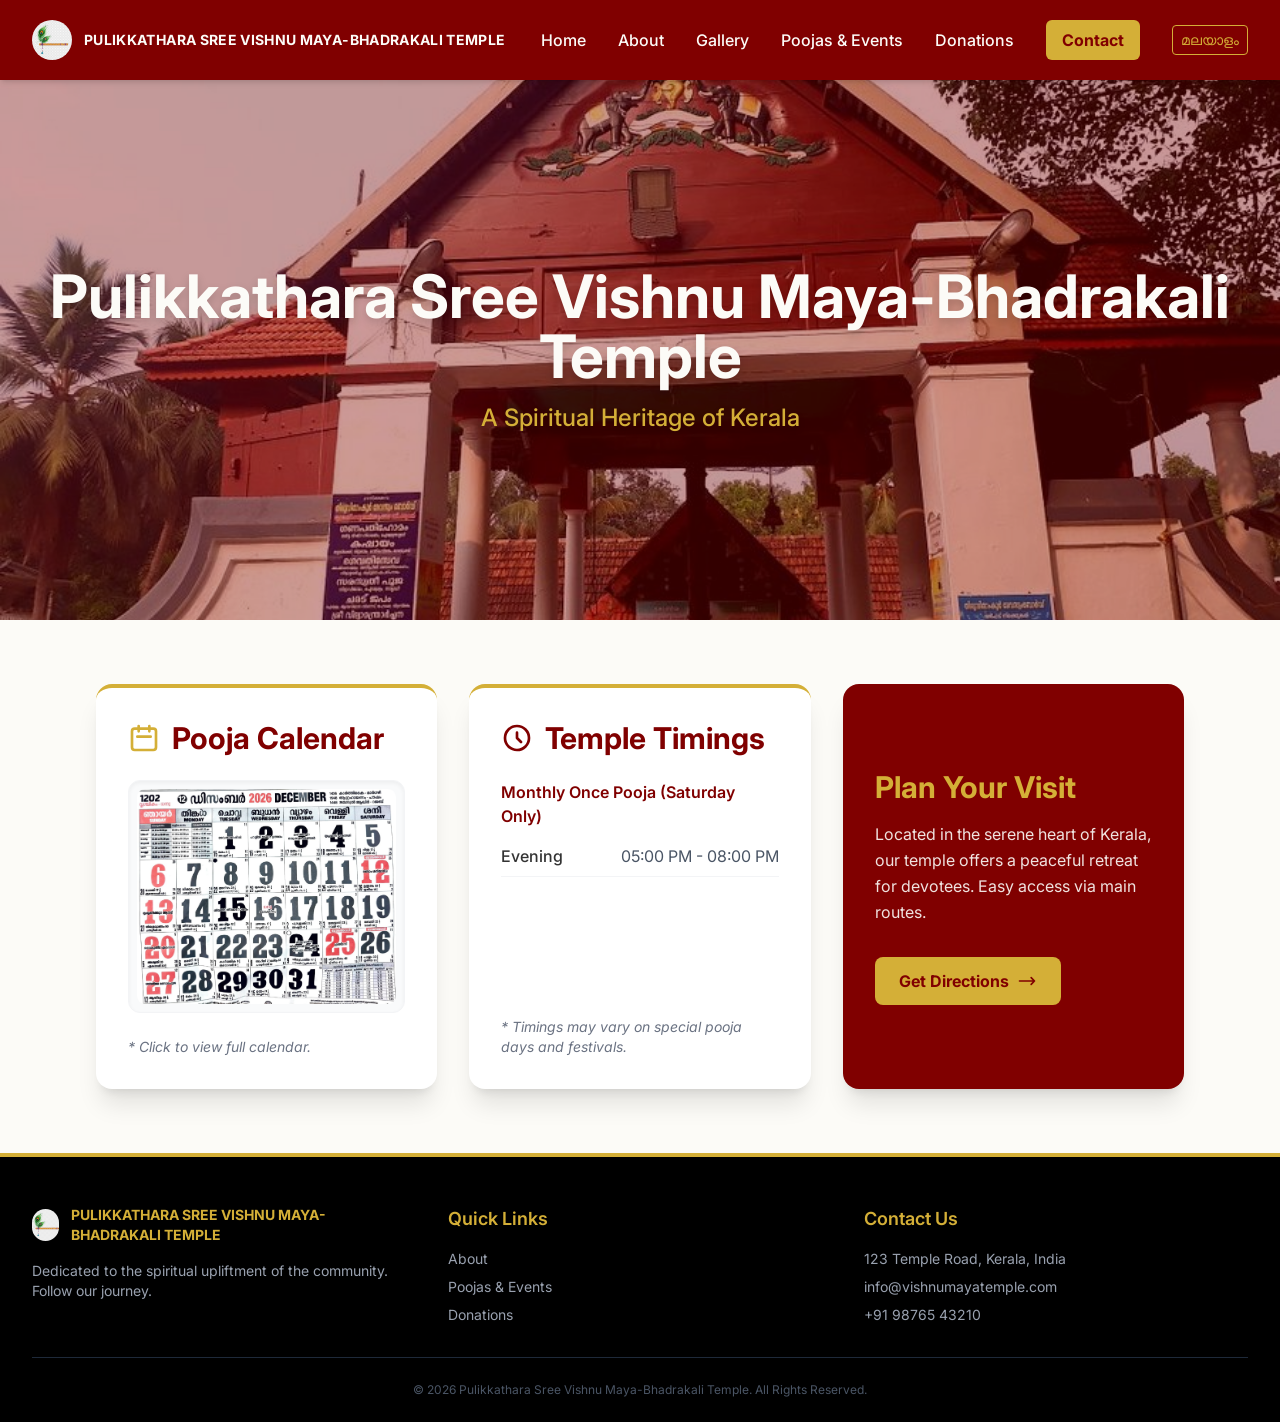
==== index.html @ 28d23fb5 "pushed changes including calender" ====
<!DOCTYPE html>
<html lang="en">

<head>
    <meta charset="UTF-8">
    <meta name="viewport" content="width=device-width, initial-scale=1.0">
    <title>Pulikkathara Sree Vishnu Maya-Bhadrakali Temple | Kerala</title>
    <meta name="description" content="Welcome to the ancient Pulikkathara Sree Vishnu Maya-Bhadrakali Temple, a spiritual haven in Kerala.">
    <!-- Google Fonts -->
    <link rel="preconnect" href="https://fonts.googleapis.com">
    <link rel="preconnect" href="https://fonts.gstatic.com" crossorigin>
    <link
        href="https://fonts.googleapis.com/css2?family=Inter:wght@400;500;600;700&family=Manjari:wght@400;700&display=swap"
        rel="stylesheet">
    <!-- Tailwind Output -->
    <link rel="stylesheet" href="./assets/css/style.css">
</head>

<body class="bg-temple-bg text-temple-text font-sans antialiased min-h-screen flex flex-col">

    <!-- Navbar Container (Injected by JS) -->
    <div id="navbar-container"></div>

    <main class="flex-grow">


        <!-- Hero Section -->
        <section class="relative w-full h-[60vh] min-h-[400px] flex items-center justify-center bg-temple-maroon">
            <!-- Normal Placeholder -->
            <img src="assets/images/intro.jpg" alt="Traditional Kerala Temple Lamp"
                class="absolute inset-0 w-full h-full object-cover opacity-60   ">
            <div class="relative z-10 text-center px-4">
                <h1 class="text-4xl md:text-6xl font-bold text-temple-bg mb-4 drop-shadow-lg" data-i18n="hero_title">
                    Pulikkathara Sree Vishnu Maya-Bhadrakali Temple</h1>
                <p class="text-lg md:text-2xl text-temple-gold font-medium drop-shadow-md" data-i18n="hero_subtitle">A
                    Spiritual Heritage of Kerala</p>
            </div>
        </section>

        <!-- Timings, Calendar & Find Us Section -->
        <section class="py-16 px-4 md:px-8 max-w-6xl mx-auto grid grid-cols-1 lg:grid-cols-3 gap-8">
            <!-- Pooja Calendar -->
            <div
                class="bg-white p-8 rounded-2xl shadow-xl border-t-4 border-temple-gold transition-transform hover:-translate-y-1 duration-300 flex flex-col justify-between">
                <div>
                    <h2 class="text-3xl font-bold text-temple-maroon mb-6 flex items-center gap-3">
                        <svg class="w-8 h-8 text-temple-gold" fill="none" stroke="currentColor" viewBox="0 0 24 24">
                            <path stroke-linecap="round" stroke-linejoin="round" stroke-width="2"
                                d="M8 7V3m8 4V3m-9 8h10M5 21h14a2 2 0 002-2V7a2 2 0 00-2-2H5a2 2 0 00-2 2v12a2 2 0 002 2z"></path>
                        </svg>
                        <span data-i18n="calendar_title">Pooja Calendar</span>
                    </h2>
                    <a id="calendar-link" href="" target="_blank" class="block overflow-hidden rounded-xl bg-gray-50 flex items-center justify-center p-2 border border-gray-100 shadow-inner hover:opacity-90 transition-opacity">
                        <img id="current-month-calendar" src="" alt="Monthly Pooja Calendar" class="w-full h-auto object-contain rounded-lg">
                    </a>
                </div>
                <p class="mt-6 text-sm text-gray-500 italic" data-i18n="calendar_note">* Click to view full calendar.</p>
            </div>

            <!-- Timings -->
            <div
                class="bg-white p-8 rounded-2xl shadow-xl border-t-4 border-temple-gold transition-transform hover:-translate-y-1 duration-300 flex flex-col justify-between">
                <div>
                    <h2 class="text-3xl font-bold text-temple-maroon mb-6 flex items-center gap-3">
                        <svg class="w-8 h-8" fill="none" stroke="currentColor" viewBox="0 0 24 24">
                            <path stroke-linecap="round" stroke-linejoin="round" stroke-width="2"
                                d="M12 8v4l3 3m6-3a9 9 0 11-18 0 9 9 0 0118 0z"></path>
                        </svg>
                        <span data-i18n="timings_title">Temple Timings</span>
                    </h2>
                    <div class="space-y-4">
                        <p class="font-semibold text-temple-maroon">Monthly Once Pooja (Saturday Only)</p>
                        <div class="flex justify-between items-center border-b border-gray-100 pb-2">
                            <span class="font-medium" data-i18n="evening_hours_label">Evening</span>
                            <span class="text-gray-600" data-i18n="evening_hours">05:00 PM - 08:30 PM</span>
                        </div>
                    </div>
                </div>
                <p class="mt-6 text-sm text-gray-500 italic" data-i18n="timings_note">* Timings may vary on special pooja days and festivals.</p>
            </div>

            <!-- Find Us -->
            <div
                class="bg-temple-maroon p-8 rounded-2xl shadow-xl text-temple-bg flex flex-col justify-center items-start transition-transform hover:-translate-y-1 duration-300">
                <h2 class="text-3xl font-bold text-temple-gold mb-4" data-i18n="find_us_title">Plan Your Visit</h2>
                <p class="mb-8 text-temple-bg/90 leading-relaxed" data-i18n="find_us_desc">Located in the serene heart
                    of Kerala, our temple offers a peaceful retreat for devotees. Easy access via main routes.</p>
                <a href="contact.html"
                    class="inline-flex items-center gap-2 bg-temple-gold text-temple-maroon font-bold py-3 px-6 rounded-lg hover:bg-white transition-colors duration-200">
                    <span data-i18n="find_us_btn">Get Directions</span>
                    <svg class="w-5 h-5" fill="none" stroke="currentColor" viewBox="0 0 24 24">
                        <path stroke-linecap="round" stroke-linejoin="round" stroke-width="2"
                            d="M17 8l4 4m0 0l-4 4m4-4H3"></path>
                    </svg>
                </a>
            </div>
        </section>
    </main>

    <!-- Footer Container (Injected by JS) -->
    <div id="footer-container"></div>

    <!-- Scripts -->
    <script src="./assets/js/i18n.js"></script>
    <script src="./assets/js/main.js"></script>
</body>

</html>
---- assets/css/style.css ----
/*! tailwindcss v4.3.2 | MIT License | https://tailwindcss.com */
@layer properties;
@layer theme, base, components, utilities;
@layer theme {
  :root, :host {
    --font-sans: "Inter", sans-serif;
    --font-mono: ui-monospace, SFMono-Regular, Menlo, Monaco, Consolas, "Liberation Mono",
      "Courier New", monospace;
    --color-green-500: oklch(72.3% 0.219 149.579);
    --color-gray-50: oklch(98.5% 0.002 247.839);
    --color-gray-100: oklch(96.7% 0.003 264.542);
    --color-gray-200: oklch(92.8% 0.006 264.531);
    --color-gray-400: oklch(70.7% 0.022 261.325);
    --color-gray-500: oklch(55.1% 0.027 264.364);
    --color-gray-600: oklch(44.6% 0.03 256.802);
    --color-gray-700: oklch(37.3% 0.034 259.733);
    --color-gray-800: oklch(27.8% 0.033 256.848);
    --color-gray-900: oklch(21% 0.034 264.665);
    --color-black: #000;
    --color-white: #fff;
    --spacing: 0.25rem;
    --container-3xl: 48rem;
    --container-5xl: 64rem;
    --container-6xl: 72rem;
    --container-7xl: 80rem;
    --text-xs: 0.75rem;
    --text-xs--line-height: calc(1 / 0.75);
    --text-sm: 0.875rem;
    --text-sm--line-height: calc(1.25 / 0.875);
    --text-lg: 1.125rem;
    --text-lg--line-height: calc(1.75 / 1.125);
    --text-xl: 1.25rem;
    --text-xl--line-height: calc(1.75 / 1.25);
    --text-2xl: 1.5rem;
    --text-2xl--line-height: calc(2 / 1.5);
    --text-3xl: 1.875rem;
    --text-3xl--line-height: calc(2.25 / 1.875);
    --text-4xl: 2.25rem;
    --text-4xl--line-height: calc(2.5 / 2.25);
    --text-5xl: 3rem;
    --text-5xl--line-height: 1;
    --text-6xl: 3.75rem;
    --text-6xl--line-height: 1;
    --font-weight-medium: 500;
    --font-weight-semibold: 600;
    --font-weight-bold: 700;
    --tracking-wide: 0.025em;
    --tracking-wider: 0.05em;
    --leading-tight: 1.25;
    --leading-relaxed: 1.625;
    --radius-md: 0.375rem;
    --radius-lg: 0.5rem;
    --radius-xl: 0.75rem;
    --radius-2xl: 1rem;
    --drop-shadow-md: 0 3px 3px rgb(0 0 0 / 0.12);
    --drop-shadow-lg: 0 4px 4px rgb(0 0 0 / 0.15);
    --ease-in-out: cubic-bezier(0.4, 0, 0.2, 1);
    --default-transition-duration: 150ms;
    --default-transition-timing-function: cubic-bezier(0.4, 0, 0.2, 1);
    --default-font-family: var(--font-sans);
    --default-mono-font-family: var(--font-mono);
    --color-temple-bg: #FCFBF7;
    --color-temple-maroon: #800000;
    --color-temple-gold: #D4AF37;
    --color-temple-text: #333333;
    --font-malayalam: "Manjari", sans-serif;
  }
}
@layer base {
  *, ::after, ::before, ::backdrop, ::file-selector-button {
    box-sizing: border-box;
    margin: 0;
    padding: 0;
    border: 0 solid;
  }
  html, :host {
    line-height: 1.5;
    -webkit-text-size-adjust: 100%;
    tab-size: 4;
    font-family: var(--default-font-family, ui-sans-serif, system-ui, sans-serif, "Apple Color Emoji", "Segoe UI Emoji", "Segoe UI Symbol", "Noto Color Emoji");
    font-feature-settings: var(--default-font-feature-settings, normal);
    font-variation-settings: var(--default-font-variation-settings, normal);
    -webkit-tap-highlight-color: transparent;
  }
  hr {
    height: 0;
    color: inherit;
    border-top-width: 1px;
  }
  abbr:where([title]) {
    -webkit-text-decoration: underline dotted;
    text-decoration: underline dotted;
  }
  h1, h2, h3, h4, h5, h6 {
    font-size: inherit;
    font-weight: inherit;
  }
  a {
    color: inherit;
    -webkit-text-decoration: inherit;
    text-decoration: inherit;
  }
  b, strong {
    font-weight: bolder;
  }
  code, kbd, samp, pre {
    font-family: var(--default-mono-font-family, ui-monospace, SFMono-Regular, Menlo, Monaco, Consolas, "Liberation Mono", "Courier New", monospace);
    font-feature-settings: var(--default-mono-font-feature-settings, normal);
    font-variation-settings: var(--default-mono-font-variation-settings, normal);
    font-size: 1em;
  }
  small {
    font-size: 80%;
  }
  sub, sup {
    font-size: 75%;
    line-height: 0;
    position: relative;
    vertical-align: baseline;
  }
  sub {
    bottom: -0.25em;
  }
  sup {
    top: -0.5em;
  }
  table {
    text-indent: 0;
    border-color: inherit;
    border-collapse: collapse;
  }
  :-moz-focusring {
    outline: auto;
  }
  progress {
    vertical-align: baseline;
  }
  summary {
    display: list-item;
  }
  ol, ul, menu {
    list-style: none;
  }
  img, svg, video, canvas, audio, iframe, embed, object {
    display: block;
    vertical-align: middle;
  }
  img, video {
    max-width: 100%;
    height: auto;
  }
  button, input, select, optgroup, textarea, ::file-selector-button {
    font: inherit;
    font-feature-settings: inherit;
    font-variation-settings: inherit;
    letter-spacing: inherit;
    color: inherit;
    border-radius: 0;
    background-color: transparent;
    opacity: 1;
  }
  :where(select:is([multiple], [size])) optgroup {
    font-weight: bolder;
  }
  :where(select:is([multiple], [size])) optgroup option {
    padding-inline-start: 20px;
  }
  ::file-selector-button {
    margin-inline-end: 4px;
  }
  ::placeholder {
    opacity: 1;
  }
  @supports (not (-webkit-appearance: -apple-pay-button))  or (contain-intrinsic-size: 1px) {
    ::placeholder {
      color: currentcolor;
      @supports (color: color-mix(in lab, red, red)) {
        color: color-mix(in oklab, currentcolor 50%, transparent);
      }
    }
  }
  textarea {
    resize: vertical;
  }
  ::-webkit-search-decoration {
    -webkit-appearance: none;
  }
  ::-webkit-date-and-time-value {
    min-height: 1lh;
    text-align: inherit;
  }
  ::-webkit-datetime-edit {
    display: inline-flex;
  }
  ::-webkit-datetime-edit-fields-wrapper {
    padding: 0;
  }
  ::-webkit-datetime-edit, ::-webkit-datetime-edit-year-field, ::-webkit-datetime-edit-month-field, ::-webkit-datetime-edit-day-field, ::-webkit-datetime-edit-hour-field, ::-webkit-datetime-edit-minute-field, ::-webkit-datetime-edit-second-field, ::-webkit-datetime-edit-millisecond-field, ::-webkit-datetime-edit-meridiem-field {
    padding-block: 0;
  }
  ::-webkit-calendar-picker-indicator {
    line-height: 1;
  }
  :-moz-ui-invalid {
    box-shadow: none;
  }
  button, input:where([type="button"], [type="reset"], [type="submit"]), ::file-selector-button {
    appearance: button;
  }
  ::-webkit-inner-spin-button, ::-webkit-outer-spin-button {
    height: auto;
  }
  [hidden]:where(:not([hidden="until-found"])) {
    display: none !important;
  }
}
@layer utilities {
  .absolute {
    position: absolute;
  }
  .fixed {
    position: fixed;
  }
  .relative {
    position: relative;
  }
  .sticky {
    position: sticky;
  }
  .inset-0 {
    inset: 0;
  }
  .top-0 {
    top: 0;
  }
  .top-6 {
    top: calc(var(--spacing) * 6);
  }
  .right-4 {
    right: calc(var(--spacing) * 4);
  }
  .right-6 {
    right: calc(var(--spacing) * 6);
  }
  .bottom-4 {
    bottom: calc(var(--spacing) * 4);
  }
  .left-0 {
    left: 0;
  }
  .z-10 {
    z-index: 10;
  }
  .z-40 {
    z-index: 40;
  }
  .z-50 {
    z-index: 50;
  }
  .z-\[60\] {
    z-index: 60;
  }
  .z-\[70\] {
    z-index: 70;
  }
  .mx-auto {
    margin-inline: auto;
  }
  .mt-1 {
    margin-top: var(--spacing);
  }
  .mt-6 {
    margin-top: calc(var(--spacing) * 6);
  }
  .mt-auto {
    margin-top: auto;
  }
  .mb-1 {
    margin-bottom: var(--spacing);
  }
  .mb-4 {
    margin-bottom: calc(var(--spacing) * 4);
  }
  .mb-6 {
    margin-bottom: calc(var(--spacing) * 6);
  }
  .mb-8 {
    margin-bottom: calc(var(--spacing) * 8);
  }
  .mb-12 {
    margin-bottom: calc(var(--spacing) * 12);
  }
  .mb-16 {
    margin-bottom: calc(var(--spacing) * 16);
  }
  .block {
    display: block;
  }
  .flex {
    display: flex;
  }
  .grid {
    display: grid;
  }
  .hidden {
    display: none;
  }
  .inline-flex {
    display: inline-flex;
  }
  .aspect-square {
    aspect-ratio: 1 / 1;
  }
  .h-5 {
    height: calc(var(--spacing) * 5);
  }
  .h-6 {
    height: calc(var(--spacing) * 6);
  }
  .h-8 {
    height: calc(var(--spacing) * 8);
  }
  .h-10 {
    height: calc(var(--spacing) * 10);
  }
  .h-20 {
    height: calc(var(--spacing) * 20);
  }
  .h-48 {
    height: calc(var(--spacing) * 48);
  }
  .h-64 {
    height: calc(var(--spacing) * 64);
  }
  .h-80 {
    height: calc(var(--spacing) * 80);
  }
  .h-\[60vh\] {
    height: 60vh;
  }
  .h-auto {
    height: auto;
  }
  .h-full {
    height: 100%;
  }
  .max-h-\[90vh\] {
    max-height: 90vh;
  }
  .min-h-\[400px\] {
    min-height: 400px;
  }
  .min-h-screen {
    min-height: 100vh;
  }
  .w-5 {
    width: calc(var(--spacing) * 5);
  }
  .w-6 {
    width: calc(var(--spacing) * 6);
  }
  .w-8 {
    width: calc(var(--spacing) * 8);
  }
  .w-10 {
    width: calc(var(--spacing) * 10);
  }
  .w-48 {
    width: calc(var(--spacing) * 48);
  }
  .w-full {
    width: 100%;
  }
  .max-w-3xl {
    max-width: var(--container-3xl);
  }
  .max-w-5xl {
    max-width: var(--container-5xl);
  }
  .max-w-6xl {
    max-width: var(--container-6xl);
  }
  .max-w-7xl {
    max-width: var(--container-7xl);
  }
  .max-w-\[180px\] {
    max-width: 180px;
  }
  .max-w-full {
    max-width: 100%;
  }
  .min-w-0 {
    min-width: 0;
  }
  .flex-shrink-0 {
    flex-shrink: 0;
  }
  .flex-grow {
    flex-grow: 1;
  }
  .border-collapse {
    border-collapse: collapse;
  }
  .translate-x-full {
    --tw-translate-x: 100%;
    translate: var(--tw-translate-x) var(--tw-translate-y);
  }
  .translate-y-0 {
    --tw-translate-y: 0;
    translate: var(--tw-translate-x) var(--tw-translate-y);
  }
  .translate-y-20 {
    --tw-translate-y: calc(var(--spacing) * 20);
    translate: var(--tw-translate-x) var(--tw-translate-y);
  }
  .scale-95 {
    --tw-scale-x: 95%;
    --tw-scale-y: 95%;
    --tw-scale-z: 95%;
    scale: var(--tw-scale-x) var(--tw-scale-y);
  }
  .scale-100 {
    --tw-scale-x: 100%;
    --tw-scale-y: 100%;
    --tw-scale-z: 100%;
    scale: var(--tw-scale-x) var(--tw-scale-y);
  }
  .transform {
    transform: var(--tw-rotate-x,) var(--tw-rotate-y,) var(--tw-rotate-z,) var(--tw-skew-x,) var(--tw-skew-y,);
  }
  .cursor-pointer {
    cursor: pointer;
  }
  .list-inside {
    list-style-position: inside;
  }
  .list-disc {
    list-style-type: disc;
  }
  .grid-cols-1 {
    grid-template-columns: repeat(1, minmax(0, 1fr));
  }
  .flex-col {
    flex-direction: column;
  }
  .items-center {
    align-items: center;
  }
  .items-start {
    align-items: flex-start;
  }
  .justify-between {
    justify-content: space-between;
  }
  .justify-center {
    justify-content: center;
  }
  .gap-2 {
    gap: calc(var(--spacing) * 2);
  }
  .gap-3 {
    gap: calc(var(--spacing) * 3);
  }
  .gap-4 {
    gap: calc(var(--spacing) * 4);
  }
  .gap-8 {
    gap: calc(var(--spacing) * 8);
  }
  .gap-12 {
    gap: calc(var(--spacing) * 12);
  }
  .space-y-2 {
    :where(& > :not(:last-child)) {
      --tw-space-y-reverse: 0;
      margin-block-start: calc(calc(var(--spacing) * 2) * var(--tw-space-y-reverse));
      margin-block-end: calc(calc(var(--spacing) * 2) * calc(1 - var(--tw-space-y-reverse)));
    }
  }
  .space-y-4 {
    :where(& > :not(:last-child)) {
      --tw-space-y-reverse: 0;
      margin-block-start: calc(calc(var(--spacing) * 4) * var(--tw-space-y-reverse));
      margin-block-end: calc(calc(var(--spacing) * 4) * calc(1 - var(--tw-space-y-reverse)));
    }
  }
  .space-y-6 {
    :where(& > :not(:last-child)) {
      --tw-space-y-reverse: 0;
      margin-block-start: calc(calc(var(--spacing) * 6) * var(--tw-space-y-reverse));
      margin-block-end: calc(calc(var(--spacing) * 6) * calc(1 - var(--tw-space-y-reverse)));
    }
  }
  .space-y-8 {
    :where(& > :not(:last-child)) {
      --tw-space-y-reverse: 0;
      margin-block-start: calc(calc(var(--spacing) * 8) * var(--tw-space-y-reverse));
      margin-block-end: calc(calc(var(--spacing) * 8) * calc(1 - var(--tw-space-y-reverse)));
    }
  }
  .space-x-8 {
    :where(& > :not(:last-child)) {
      --tw-space-x-reverse: 0;
      margin-inline-start: calc(calc(var(--spacing) * 8) * var(--tw-space-x-reverse));
      margin-inline-end: calc(calc(var(--spacing) * 8) * calc(1 - var(--tw-space-x-reverse)));
    }
  }
  .divide-y {
    :where(& > :not(:last-child)) {
      --tw-divide-y-reverse: 0;
      border-bottom-style: var(--tw-border-style);
      border-top-style: var(--tw-border-style);
      border-top-width: calc(1px * var(--tw-divide-y-reverse));
      border-bottom-width: calc(1px * calc(1 - var(--tw-divide-y-reverse)));
    }
  }
  .divide-gray-200 {
    :where(& > :not(:last-child)) {
      border-color: var(--color-gray-200);
    }
  }
  .overflow-hidden {
    overflow: hidden;
  }
  .rounded {
    border-radius: 0.25rem;
  }
  .rounded-2xl {
    border-radius: var(--radius-2xl);
  }
  .rounded-full {
    border-radius: calc(infinity * 1px);
  }
  .rounded-lg {
    border-radius: var(--radius-lg);
  }
  .rounded-md {
    border-radius: var(--radius-md);
  }
  .rounded-xl {
    border-radius: var(--radius-xl);
  }
  .border {
    border-style: var(--tw-border-style);
    border-width: 1px;
  }
  .border-0 {
    border-style: var(--tw-border-style);
    border-width: 0px;
  }
  .border-t {
    border-top-style: var(--tw-border-style);
    border-top-width: 1px;
  }
  .border-t-4 {
    border-top-style: var(--tw-border-style);
    border-top-width: 4px;
  }
  .border-b {
    border-bottom-style: var(--tw-border-style);
    border-bottom-width: 1px;
  }
  .border-l-4 {
    border-left-style: var(--tw-border-style);
    border-left-width: 4px;
  }
  .border-gray-100 {
    border-color: var(--color-gray-100);
  }
  .border-gray-800 {
    border-color: var(--color-gray-800);
  }
  .border-temple-gold {
    border-color: var(--color-temple-gold);
  }
  .border-temple-maroon {
    border-color: var(--color-temple-maroon);
  }
  .bg-black {
    background-color: var(--color-black);
  }
  .bg-black\/90 {
    background-color: color-mix(in srgb, #000 90%, transparent);
    @supports (color: color-mix(in lab, red, red)) {
      background-color: color-mix(in oklab, var(--color-black) 90%, transparent);
    }
  }
  .bg-gray-50 {
    background-color: var(--color-gray-50);
  }
  .bg-gray-100 {
    background-color: var(--color-gray-100);
  }
  .bg-gray-200 {
    background-color: var(--color-gray-200);
  }
  .bg-green-500 {
    background-color: var(--color-green-500);
  }
  .bg-temple-bg {
    background-color: var(--color-temple-bg);
  }
  .bg-temple-gold {
    background-color: var(--color-temple-gold);
  }
  .bg-temple-maroon {
    background-color: var(--color-temple-maroon);
  }
  .bg-temple-maroon\/95 {
    background-color: color-mix(in srgb, #800000 95%, transparent);
    @supports (color: color-mix(in lab, red, red)) {
      background-color: color-mix(in oklab, var(--color-temple-maroon) 95%, transparent);
    }
  }
  .bg-white {
    background-color: var(--color-white);
  }
  .bg-white\/10 {
    background-color: color-mix(in srgb, #fff 10%, transparent);
    @supports (color: color-mix(in lab, red, red)) {
      background-color: color-mix(in oklab, var(--color-white) 10%, transparent);
    }
  }
  .object-contain {
    object-fit: contain;
  }
  .object-cover {
    object-fit: cover;
  }
  .p-2 {
    padding: calc(var(--spacing) * 2);
  }
  .p-4 {
    padding: calc(var(--spacing) * 4);
  }
  .p-6 {
    padding: calc(var(--spacing) * 6);
  }
  .p-8 {
    padding: calc(var(--spacing) * 8);
  }
  .px-2 {
    padding-inline: calc(var(--spacing) * 2);
  }
  .px-4 {
    padding-inline: calc(var(--spacing) * 4);
  }
  .px-6 {
    padding-inline: calc(var(--spacing) * 6);
  }
  .py-1 {
    padding-block: var(--spacing);
  }
  .py-2 {
    padding-block: calc(var(--spacing) * 2);
  }
  .py-3 {
    padding-block: calc(var(--spacing) * 3);
  }
  .py-4 {
    padding-block: calc(var(--spacing) * 4);
  }
  .py-12 {
    padding-block: calc(var(--spacing) * 12);
  }
  .py-16 {
    padding-block: calc(var(--spacing) * 16);
  }
  .pt-4 {
    padding-top: calc(var(--spacing) * 4);
  }
  .pt-6 {
    padding-top: calc(var(--spacing) * 6);
  }
  .pt-12 {
    padding-top: calc(var(--spacing) * 12);
  }
  .pb-2 {
    padding-bottom: calc(var(--spacing) * 2);
  }
  .pb-6 {
    padding-bottom: calc(var(--spacing) * 6);
  }
  .text-center {
    text-align: center;
  }
  .text-left {
    text-align: left;
  }
  .font-malayalam {
    font-family: var(--font-malayalam);
  }
  .font-mono {
    font-family: var(--font-mono);
  }
  .font-sans {
    font-family: var(--font-sans);
  }
  .text-2xl {
    font-size: var(--text-2xl);
    line-height: var(--tw-leading, var(--text-2xl--line-height));
  }
  .text-3xl {
    font-size: var(--text-3xl);
    line-height: var(--tw-leading, var(--text-3xl--line-height));
  }
  .text-4xl {
    font-size: var(--text-4xl);
    line-height: var(--tw-leading, var(--text-4xl--line-height));
  }
  .text-lg {
    font-size: var(--text-lg);
    line-height: var(--tw-leading, var(--text-lg--line-height));
  }
  .text-sm {
    font-size: var(--text-sm);
    line-height: var(--tw-leading, var(--text-sm--line-height));
  }
  .text-xl {
    font-size: var(--text-xl);
    line-height: var(--tw-leading, var(--text-xl--line-height));
  }
  .text-xs {
    font-size: var(--text-xs);
    line-height: var(--tw-leading, var(--text-xs--line-height));
  }
  .leading-relaxed {
    --tw-leading: var(--leading-relaxed);
    line-height: var(--leading-relaxed);
  }
  .leading-tight {
    --tw-leading: var(--leading-tight);
    line-height: var(--leading-tight);
  }
  .font-bold {
    --tw-font-weight: var(--font-weight-bold);
    font-weight: var(--font-weight-bold);
  }
  .font-medium {
    --tw-font-weight: var(--font-weight-medium);
    font-weight: var(--font-weight-medium);
  }
  .font-semibold {
    --tw-font-weight: var(--font-weight-semibold);
    font-weight: var(--font-weight-semibold);
  }
  .tracking-wide {
    --tw-tracking: var(--tracking-wide);
    letter-spacing: var(--tracking-wide);
  }
  .tracking-wider {
    --tw-tracking: var(--tracking-wider);
    letter-spacing: var(--tracking-wider);
  }
  .break-words {
    overflow-wrap: break-word;
  }
  .whitespace-normal {
    white-space: normal;
  }
  .text-gray-400 {
    color: var(--color-gray-400);
  }
  .text-gray-500 {
    color: var(--color-gray-500);
  }
  .text-gray-600 {
    color: var(--color-gray-600);
  }
  .text-gray-700 {
    color: var(--color-gray-700);
  }
  .text-gray-900 {
    color: var(--color-gray-900);
  }
  .text-temple-bg {
    color: var(--color-temple-bg);
  }
  .text-temple-bg\/90 {
    color: color-mix(in srgb, #FCFBF7 90%, transparent);
    @supports (color: color-mix(in lab, red, red)) {
      color: color-mix(in oklab, var(--color-temple-bg) 90%, transparent);
    }
  }
  .text-temple-gold {
    color: var(--color-temple-gold);
  }
  .text-temple-maroon {
    color: var(--color-temple-maroon);
  }
  .text-temple-text {
    color: var(--color-temple-text);
  }
  .text-white {
    color: var(--color-white);
  }
  .uppercase {
    text-transform: uppercase;
  }
  .italic {
    font-style: italic;
  }
  .underline {
    text-decoration-line: underline;
  }
  .decoration-2 {
    text-decoration-thickness: 2px;
  }
  .underline-offset-4 {
    text-underline-offset: 4px;
  }
  .antialiased {
    -webkit-font-smoothing: antialiased;
    -moz-osx-font-smoothing: grayscale;
  }
  .opacity-0 {
    opacity: 0%;
  }
  .opacity-60 {
    opacity: 60%;
  }
  .opacity-80 {
    opacity: 80%;
  }
  .opacity-100 {
    opacity: 100%;
  }
  .shadow-2xl {
    --tw-shadow: 0 25px 50px -12px var(--tw-shadow-color, rgb(0 0 0 / 0.25));
    box-shadow: var(--tw-inset-shadow), var(--tw-inset-ring-shadow), var(--tw-ring-offset-shadow), var(--tw-ring-shadow), var(--tw-shadow);
  }
  .shadow-inner {
    --tw-shadow: inset 0 2px 4px 0 var(--tw-shadow-color, rgb(0 0 0 / 0.05));
    box-shadow: var(--tw-inset-shadow), var(--tw-inset-ring-shadow), var(--tw-ring-offset-shadow), var(--tw-ring-shadow), var(--tw-shadow);
  }
  .shadow-lg {
    --tw-shadow: 0 10px 15px -3px var(--tw-shadow-color, rgb(0 0 0 / 0.1)), 0 4px 6px -4px var(--tw-shadow-color, rgb(0 0 0 / 0.1));
    box-shadow: var(--tw-inset-shadow), var(--tw-inset-ring-shadow), var(--tw-ring-offset-shadow), var(--tw-ring-shadow), var(--tw-shadow);
  }
  .shadow-md {
    --tw-shadow: 0 4px 6px -1px var(--tw-shadow-color, rgb(0 0 0 / 0.1)), 0 2px 4px -2px var(--tw-shadow-color, rgb(0 0 0 / 0.1));
    box-shadow: var(--tw-inset-shadow), var(--tw-inset-ring-shadow), var(--tw-ring-offset-shadow), var(--tw-ring-shadow), var(--tw-shadow);
  }
  .shadow-xl {
    --tw-shadow: 0 20px 25px -5px var(--tw-shadow-color, rgb(0 0 0 / 0.1)), 0 8px 10px -6px var(--tw-shadow-color, rgb(0 0 0 / 0.1));
    box-shadow: var(--tw-inset-shadow), var(--tw-inset-ring-shadow), var(--tw-ring-offset-shadow), var(--tw-ring-shadow), var(--tw-shadow);
  }
  .drop-shadow-lg {
    --tw-drop-shadow-size: drop-shadow(0 4px 4px var(--tw-drop-shadow-color, rgb(0 0 0 / 0.15)));
    --tw-drop-shadow: drop-shadow(var(--drop-shadow-lg));
    filter: var(--tw-blur,) var(--tw-brightness,) var(--tw-contrast,) var(--tw-grayscale,) var(--tw-hue-rotate,) var(--tw-invert,) var(--tw-saturate,) var(--tw-sepia,) var(--tw-drop-shadow,);
  }
  .drop-shadow-md {
    --tw-drop-shadow-size: drop-shadow(0 3px 3px var(--tw-drop-shadow-color, rgb(0 0 0 / 0.12)));
    --tw-drop-shadow: drop-shadow(var(--drop-shadow-md));
    filter: var(--tw-blur,) var(--tw-brightness,) var(--tw-contrast,) var(--tw-grayscale,) var(--tw-hue-rotate,) var(--tw-invert,) var(--tw-saturate,) var(--tw-sepia,) var(--tw-drop-shadow,);
  }
  .transition {
    transition-property: color, background-color, border-color, outline-color, text-decoration-color, fill, stroke, --tw-gradient-from, --tw-gradient-via, --tw-gradient-to, opacity, box-shadow, transform, translate, scale, rotate, filter, -webkit-backdrop-filter, backdrop-filter, display, content-visibility, overlay, pointer-events;
    transition-timing-function: var(--tw-ease, var(--default-transition-timing-function));
    transition-duration: var(--tw-duration, var(--default-transition-duration));
  }
  .transition-all {
    transition-property: all;
    transition-timing-function: var(--tw-ease, var(--default-transition-timing-function));
    transition-duration: var(--tw-duration, var(--default-transition-duration));
  }
  .transition-colors {
    transition-property: color, background-color, border-color, outline-color, text-decoration-color, fill, stroke, --tw-gradient-from, --tw-gradient-via, --tw-gradient-to;
    transition-timing-function: var(--tw-ease, var(--default-transition-timing-function));
    transition-duration: var(--tw-duration, var(--default-transition-duration));
  }
  .transition-opacity {
    transition-property: opacity;
    transition-timing-function: var(--tw-ease, var(--default-transition-timing-function));
    transition-duration: var(--tw-duration, var(--default-transition-duration));
  }
  .transition-transform {
    transition-property: transform, translate, scale, rotate;
    transition-timing-function: var(--tw-ease, var(--default-transition-timing-function));
    transition-duration: var(--tw-duration, var(--default-transition-duration));
  }
  .duration-200 {
    --tw-duration: 200ms;
    transition-duration: 200ms;
  }
  .duration-300 {
    --tw-duration: 300ms;
    transition-duration: 300ms;
  }
  .ease-in-out {
    --tw-ease: var(--ease-in-out);
    transition-timing-function: var(--ease-in-out);
  }
  .select-all {
    -webkit-user-select: all;
    user-select: all;
  }
  .group-hover\:scale-110 {
    &:is(:where(.group):hover *) {
      @media (hover: hover) {
        --tw-scale-x: 110%;
        --tw-scale-y: 110%;
        --tw-scale-z: 110%;
        scale: var(--tw-scale-x) var(--tw-scale-y);
      }
    }
  }
  .hover\:-translate-y-1 {
    &:hover {
      @media (hover: hover) {
        --tw-translate-y: calc(var(--spacing) * -1);
        translate: var(--tw-translate-x) var(--tw-translate-y);
      }
    }
  }
  .hover\:bg-gray-50 {
    &:hover {
      @media (hover: hover) {
        background-color: var(--color-gray-50);
      }
    }
  }
  .hover\:bg-temple-gold {
    &:hover {
      @media (hover: hover) {
        background-color: var(--color-temple-gold);
      }
    }
  }
  .hover\:bg-white {
    &:hover {
      @media (hover: hover) {
        background-color: var(--color-white);
      }
    }
  }
  .hover\:text-\[\#1877F2\] {
    &:hover {
      @media (hover: hover) {
        color: #1877F2;
      }
    }
  }
  .hover\:text-\[\#EA4335\] {
    &:hover {
      @media (hover: hover) {
        color: #EA4335;
      }
    }
  }
  .hover\:text-temple-gold {
    &:hover {
      @media (hover: hover) {
        color: var(--color-temple-gold);
      }
    }
  }
  .hover\:text-temple-maroon {
    &:hover {
      @media (hover: hover) {
        color: var(--color-temple-maroon);
      }
    }
  }
  .hover\:text-white {
    &:hover {
      @media (hover: hover) {
        color: var(--color-white);
      }
    }
  }
  .hover\:opacity-90 {
    &:hover {
      @media (hover: hover) {
        opacity: 90%;
      }
    }
  }
  .focus\:outline-none {
    &:focus {
      --tw-outline-style: none;
      outline-style: none;
    }
  }
  .sm\:max-w-\[350px\] {
    @media (width >= 40rem) {
      max-width: 350px;
    }
  }
  .sm\:grid-cols-2 {
    @media (width >= 40rem) {
      grid-template-columns: repeat(2, minmax(0, 1fr));
    }
  }
  .sm\:px-6 {
    @media (width >= 40rem) {
      padding-inline: calc(var(--spacing) * 6);
    }
  }
  .md\:flex {
    @media (width >= 48rem) {
      display: flex;
    }
  }
  .md\:hidden {
    @media (width >= 48rem) {
      display: none;
    }
  }
  .md\:h-96 {
    @media (width >= 48rem) {
      height: calc(var(--spacing) * 96);
    }
  }
  .md\:max-w-none {
    @media (width >= 48rem) {
      max-width: none;
    }
  }
  .md\:grid-cols-2 {
    @media (width >= 48rem) {
      grid-template-columns: repeat(2, minmax(0, 1fr));
    }
  }
  .md\:grid-cols-3 {
    @media (width >= 48rem) {
      grid-template-columns: repeat(3, minmax(0, 1fr));
    }
  }
  .md\:gap-3 {
    @media (width >= 48rem) {
      gap: calc(var(--spacing) * 3);
    }
  }
  .md\:p-10 {
    @media (width >= 48rem) {
      padding: calc(var(--spacing) * 10);
    }
  }
  .md\:px-8 {
    @media (width >= 48rem) {
      padding-inline: calc(var(--spacing) * 8);
    }
  }
  .md\:text-2xl {
    @media (width >= 48rem) {
      font-size: var(--text-2xl);
      line-height: var(--tw-leading, var(--text-2xl--line-height));
    }
  }
  .md\:text-5xl {
    @media (width >= 48rem) {
      font-size: var(--text-5xl);
      line-height: var(--tw-leading, var(--text-5xl--line-height));
    }
  }
  .md\:text-6xl {
    @media (width >= 48rem) {
      font-size: var(--text-6xl);
      line-height: var(--tw-leading, var(--text-6xl--line-height));
    }
  }
  .md\:text-sm {
    @media (width >= 48rem) {
      font-size: var(--text-sm);
      line-height: var(--tw-leading, var(--text-sm--line-height));
    }
  }
  .lg\:grid-cols-3 {
    @media (width >= 64rem) {
      grid-template-columns: repeat(3, minmax(0, 1fr));
    }
  }
  .lg\:grid-cols-4 {
    @media (width >= 64rem) {
      grid-template-columns: repeat(4, minmax(0, 1fr));
    }
  }
  .lg\:px-8 {
    @media (width >= 64rem) {
      padding-inline: calc(var(--spacing) * 8);
    }
  }
}
@property --tw-translate-x {
  syntax: "*";
  inherits: false;
  initial-value: 0;
}
@property --tw-translate-y {
  syntax: "*";
  inherits: false;
  initial-value: 0;
}
@property --tw-translate-z {
  syntax: "*";
  inherits: false;
  initial-value: 0;
}
@property --tw-scale-x {
  syntax: "*";
  inherits: false;
  initial-value: 1;
}
@property --tw-scale-y {
  syntax: "*";
  inherits: false;
  initial-value: 1;
}
@property --tw-scale-z {
  syntax: "*";
  inherits: false;
  initial-value: 1;
}
@property --tw-rotate-x {
  syntax: "*";
  inherits: false;
}
@property --tw-rotate-y {
  syntax: "*";
  inherits: false;
}
@property --tw-rotate-z {
  syntax: "*";
  inherits: false;
}
@property --tw-skew-x {
  syntax: "*";
  inherits: false;
}
@property --tw-skew-y {
  syntax: "*";
  inherits: false;
}
@property --tw-space-y-reverse {
  syntax: "*";
  inherits: false;
  initial-value: 0;
}
@property --tw-space-x-reverse {
  syntax: "*";
  inherits: false;
  initial-value: 0;
}
@property --tw-divide-y-reverse {
  syntax: "*";
  inherits: false;
  initial-value: 0;
}
@property --tw-border-style {
  syntax: "*";
  inherits: false;
  initial-value: solid;
}
@property --tw-leading {
  syntax: "*";
  inherits: false;
}
@property --tw-font-weight {
  syntax: "*";
  inherits: false;
}
@property --tw-tracking {
  syntax: "*";
  inherits: false;
}
@property --tw-shadow {
  syntax: "*";
  inherits: false;
  initial-value: 0 0 #0000;
}
@property --tw-shadow-color {
  syntax: "*";
  inherits: false;
}
@property --tw-shadow-alpha {
  syntax: "<percentage>";
  inherits: false;
  initial-value: 100%;
}
@property --tw-inset-shadow {
  syntax: "*";
  inherits: false;
  initial-value: 0 0 #0000;
}
@property --tw-inset-shadow-color {
  syntax: "*";
  inherits: false;
}
@property --tw-inset-shadow-alpha {
  syntax: "<percentage>";
  inherits: false;
  initial-value: 100%;
}
@property --tw-ring-color {
  syntax: "*";
  inherits: false;
}
@property --tw-ring-shadow {
  syntax: "*";
  inherits: false;
  initial-value: 0 0 #0000;
}
@property --tw-inset-ring-color {
  syntax: "*";
  inherits: false;
}
@property --tw-inset-ring-shadow {
  syntax: "*";
  inherits: false;
  initial-value: 0 0 #0000;
}
@property --tw-ring-inset {
  syntax: "*";
  inherits: false;
}
@property --tw-ring-offset-width {
  syntax: "<length>";
  inherits: false;
  initial-value: 0px;
}
@property --tw-ring-offset-color {
  syntax: "*";
  inherits: false;
  initial-value: #fff;
}
@property --tw-ring-offset-shadow {
  syntax: "*";
  inherits: false;
  initial-value: 0 0 #0000;
}
@property --tw-blur {
  syntax: "*";
  inherits: false;
}
@property --tw-brightness {
  syntax: "*";
  inherits: false;
}
@property --tw-contrast {
  syntax: "*";
  inherits: false;
}
@property --tw-grayscale {
  syntax: "*";
  inherits: false;
}
@property --tw-hue-rotate {
  syntax: "*";
  inherits: false;
}
@property --tw-invert {
  syntax: "*";
  inherits: false;
}
@property --tw-opacity {
  syntax: "*";
  inherits: false;
}
@property --tw-saturate {
  syntax: "*";
  inherits: false;
}
@property --tw-sepia {
  syntax: "*";
  inherits: false;
}
@property --tw-drop-shadow {
  syntax: "*";
  inherits: false;
}
@property --tw-drop-shadow-color {
  syntax: "*";
  inherits: false;
}
@property --tw-drop-shadow-alpha {
  syntax: "<percentage>";
  inherits: false;
  initial-value: 100%;
}
@property --tw-drop-shadow-size {
  syntax: "*";
  inherits: false;
}
@property --tw-duration {
  syntax: "*";
  inherits: false;
}
@property --tw-ease {
  syntax: "*";
  inherits: false;
}
@layer properties {
  @supports ((-webkit-hyphens: none) and (not (margin-trim: inline))) or ((-moz-orient: inline) and (not (color:rgb(from red r g b)))) {
    *, ::before, ::after, ::backdrop {
      --tw-translate-x: 0;
      --tw-translate-y: 0;
      --tw-translate-z: 0;
      --tw-scale-x: 1;
      --tw-scale-y: 1;
      --tw-scale-z: 1;
      --tw-rotate-x: initial;
      --tw-rotate-y: initial;
      --tw-rotate-z: initial;
      --tw-skew-x: initial;
      --tw-skew-y: initial;
      --tw-space-y-reverse: 0;
      --tw-space-x-reverse: 0;
      --tw-divide-y-reverse: 0;
      --tw-border-style: solid;
      --tw-leading: initial;
      --tw-font-weight: initial;
      --tw-tracking: initial;
      --tw-shadow: 0 0 #0000;
      --tw-shadow-color: initial;
      --tw-shadow-alpha: 100%;
      --tw-inset-shadow: 0 0 #0000;
      --tw-inset-shadow-color: initial;
      --tw-inset-shadow-alpha: 100%;
      --tw-ring-color: initial;
      --tw-ring-shadow: 0 0 #0000;
      --tw-inset-ring-color: initial;
      --tw-inset-ring-shadow: 0 0 #0000;
      --tw-ring-inset: initial;
      --tw-ring-offset-width: 0px;
      --tw-ring-offset-color: #fff;
      --tw-ring-offset-shadow: 0 0 #0000;
      --tw-blur: initial;
      --tw-brightness: initial;
      --tw-contrast: initial;
      --tw-grayscale: initial;
      --tw-hue-rotate: initial;
      --tw-invert: initial;
      --tw-opacity: initial;
      --tw-saturate: initial;
      --tw-sepia: initial;
      --tw-drop-shadow: initial;
      --tw-drop-shadow-color: initial;
      --tw-drop-shadow-alpha: 100%;
      --tw-drop-shadow-size: initial;
      --tw-duration: initial;
      --tw-ease: initial;
    }
  }
}
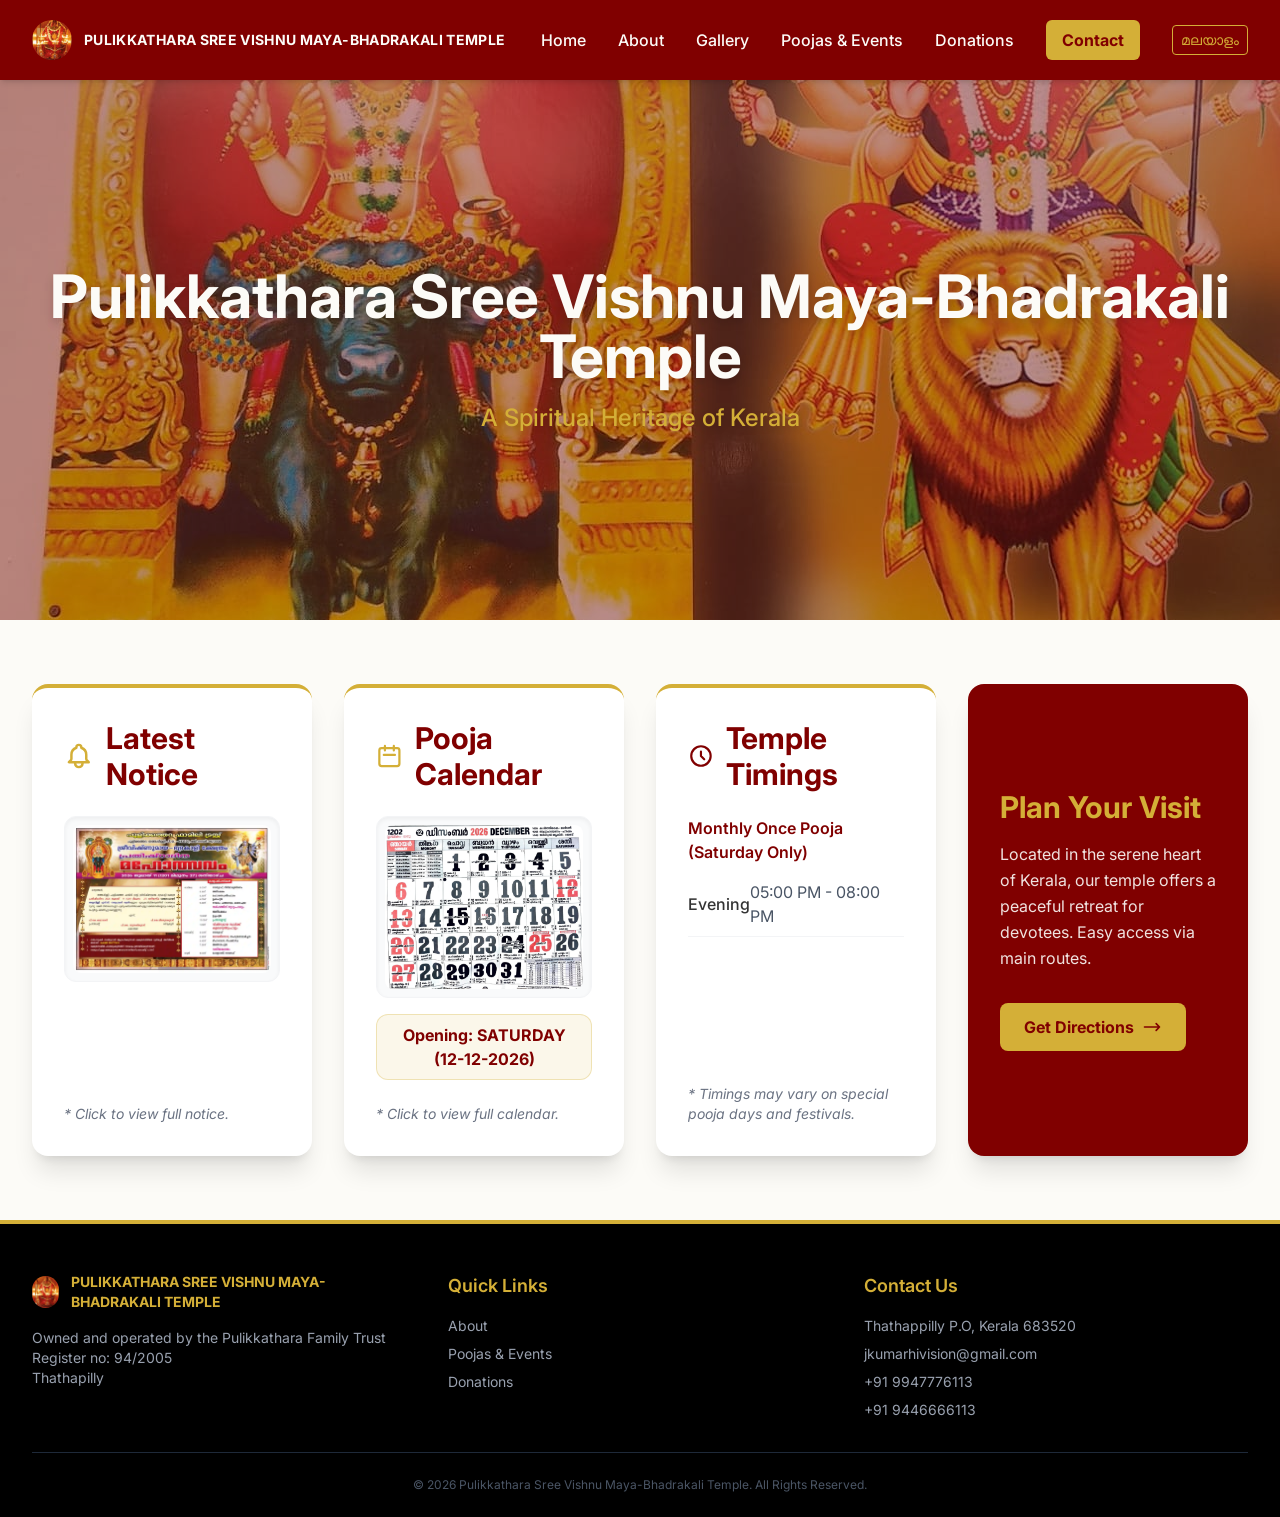
==== commit 47ae3f31: "uploaded annual photos -all" ====
--- a/index.html
+++ b/index.html
@@ -5,7 +5,8 @@
     <meta charset="UTF-8">
     <meta name="viewport" content="width=device-width, initial-scale=1.0">
     <title>Pulikkathara Sree Vishnu Maya-Bhadrakali Temple | Kerala</title>
-    <meta name="description" content="Welcome to the ancient Pulikkathara Sree Vishnu Maya-Bhadrakali Temple, a spiritual haven in Kerala.">
+    <meta name="description"
+        content="Welcome to the ancient Pulikkathara Sree Vishnu Maya-Bhadrakali Temple, a spiritual haven in Kerala.">
     <!-- Google Fonts -->
     <link rel="preconnect" href="https://fonts.googleapis.com">
     <link rel="preconnect" href="https://fonts.gstatic.com" crossorigin>
@@ -14,6 +15,24 @@
         rel="stylesheet">
     <!-- Tailwind Output -->
     <link rel="stylesheet" href="./assets/css/style.css">
+    
+    <!-- Image Preloads for Faster Mobile Loading -->
+    <link rel="preload" href="assets/images/deity_icon.webp" as="image">
+    <link rel="preload" href="assets/images/intro.jpeg" as="image">
+    <link rel="preload" href="assets/images/notice-1.webp" as="image">
+    <script>
+        (function() {
+            // Dynamically preload current month's calendar image early
+            const monthNames = ["Jan", "Feb", "Mar", "Apr", "May", "Jun", "Jul", "Aug", "Sep", "Oct", "Nov", "Dec"];
+            const currentMonth = monthNames[new Date().getMonth()];
+            const calendarSrc = `assets/calender/${currentMonth}.jpg`;
+            const link = document.createElement('link');
+            link.rel = 'preload';
+            link.as = 'image';
+            link.href = calendarSrc;
+            document.head.appendChild(link);
+        })();
+    </script>
 </head>
 
 <body class="bg-temple-bg text-temple-text font-sans antialiased min-h-screen flex flex-col">
@@ -27,7 +46,7 @@
         <!-- Hero Section -->
         <section class="relative w-full h-[60vh] min-h-[400px] flex items-center justify-center bg-temple-maroon">
             <!-- Normal Placeholder -->
-            <img src="assets/images/intro.jpg" alt="Traditional Kerala Temple Lamp"
+            <img src="assets/images/intro.jpeg" alt="Traditional Kerala Temple Lamp"
                 class="absolute inset-0 w-full h-full object-cover opacity-60   ">
             <div class="relative z-10 text-center px-4">
                 <h1 class="text-4xl md:text-6xl font-bold text-temple-bg mb-4 drop-shadow-lg" data-i18n="hero_title">
@@ -38,7 +57,29 @@
         </section>
 
         <!-- Timings, Calendar & Find Us Section -->
-        <section class="py-16 px-4 md:px-8 max-w-6xl mx-auto grid grid-cols-1 lg:grid-cols-3 gap-8">
+        <section class="py-16 px-4 md:px-8 max-w-7xl mx-auto grid grid-cols-1 md:grid-cols-2 xl:grid-cols-4 gap-8">
+            <!-- Latest Notice -->
+            <div
+                class="bg-white p-8 rounded-2xl shadow-xl border-t-4 border-temple-gold transition-transform hover:-translate-y-1 duration-300 flex flex-col justify-between">
+                <div>
+                    <h2 class="text-3xl font-bold text-temple-maroon mb-6 flex items-center gap-3">
+                        <svg class="w-8 h-8 text-temple-gold" fill="none" stroke="currentColor" viewBox="0 0 24 24">
+                            <path stroke-linecap="round" stroke-linejoin="round" stroke-width="2"
+                                d="M15 17h5l-1.405-1.405A2.032 2.032 0 0118 14.158V11a6.002 6.002 0 00-4-5.659V5a2 2 0 10-4 0v.341C7.67 6.165 6 8.388 6 11v3.159c0 .538-.214 1.055-.595 1.436L4 17h5m6 0v1a3 3 0 11-6 0v-1m6 0H9">
+                            </path>
+                        </svg>
+                        <span data-i18n="notice_title">Latest Notice</span>
+                    </h2>
+                    <a href="assets/images/notice-1.webp" target="_blank"
+                        class="block overflow-hidden rounded-xl bg-gray-50 flex items-center justify-center p-2 border border-gray-100 shadow-inner hover:opacity-90 transition-opacity">
+                        <img src="assets/images/notice-1.webp" alt="Latest Notice"
+                            class="w-full h-auto object-contain rounded-lg">
+                    </a>
+                </div>
+                <p class="mt-6 text-sm text-gray-500 italic" data-i18n="notice_note">* Click to view full notice.
+                </p>
+            </div>
+
             <!-- Pooja Calendar -->
             <div
                 class="bg-white p-8 rounded-2xl shadow-xl border-t-4 border-temple-gold transition-transform hover:-translate-y-1 duration-300 flex flex-col justify-between">
@@ -46,15 +87,20 @@
                     <h2 class="text-3xl font-bold text-temple-maroon mb-6 flex items-center gap-3">
                         <svg class="w-8 h-8 text-temple-gold" fill="none" stroke="currentColor" viewBox="0 0 24 24">
                             <path stroke-linecap="round" stroke-linejoin="round" stroke-width="2"
-                                d="M8 7V3m8 4V3m-9 8h10M5 21h14a2 2 0 002-2V7a2 2 0 00-2-2H5a2 2 0 00-2 2v12a2 2 0 002 2z"></path>
+                                d="M8 7V3m8 4V3m-9 8h10M5 21h14a2 2 0 002-2V7a2 2 0 00-2-2H5a2 2 0 00-2 2v12a2 2 0 002 2z">
+                            </path>
                         </svg>
                         <span data-i18n="calendar_title">Pooja Calendar</span>
                     </h2>
-                    <a id="calendar-link" href="" target="_blank" class="block overflow-hidden rounded-xl bg-gray-50 flex items-center justify-center p-2 border border-gray-100 shadow-inner hover:opacity-90 transition-opacity">
-                        <img id="current-month-calendar" src="" alt="Monthly Pooja Calendar" class="w-full h-auto object-contain rounded-lg">
+                    <a id="calendar-link" href="" target="_blank"
+                        class="block overflow-hidden rounded-xl bg-gray-50 flex items-center justify-center p-2 border border-gray-100 shadow-inner hover:opacity-90 transition-opacity">
+                        <img id="current-month-calendar" src="" alt="Monthly Pooja Calendar"
+                            class="w-full h-auto object-contain rounded-lg">
                     </a>
+                    <div id="calendar-opening-text"></div>
                 </div>
-                <p class="mt-6 text-sm text-gray-500 italic" data-i18n="calendar_note">* Click to view full calendar.</p>
+                <p class="mt-6 text-sm text-gray-500 italic" data-i18n="calendar_note">* Click to view full calendar.
+                </p>
             </div>
 
             <!-- Timings -->
@@ -76,7 +122,8 @@
                         </div>
                     </div>
                 </div>
-                <p class="mt-6 text-sm text-gray-500 italic" data-i18n="timings_note">* Timings may vary on special pooja days and festivals.</p>
+                <p class="mt-6 text-sm text-gray-500 italic" data-i18n="timings_note">* Timings may vary on special
+                    pooja days and festivals.</p>
             </div>
 
             <!-- Find Us -->
@@ -103,6 +150,37 @@
     <!-- Scripts -->
     <script src="./assets/js/i18n.js"></script>
     <script src="./assets/js/main.js"></script>
+    
+    <!-- Background Preload of Secondary Page Images (executes after index loads) -->
+    <script>
+        window.addEventListener('load', () => {
+            // Delay slightly to ensure page interaction is completely unaffected
+            setTimeout(() => {
+                const secondaryImages = [
+                    './assets/images/1.jpeg',
+                    './assets/images/2.jpeg',
+                    './assets/images/3.jpeg',
+                    './assets/images/4.jpeg',
+                    './assets/images/5.jpeg',
+                    './assets/images/6.jpeg',
+                    './assets/images/7.jpeg',
+                    './assets/images/8.jpeg',
+                    './assets/images/2026/pic1.webp',
+                    './assets/images/2026/pic2.webp',
+                    './assets/images/2026/pic3.webp',
+                    './assets/images/2026/pic4.webp',
+                    './assets/images/2026/pic5.webp',
+                    'https://placehold.co/800x600/800000/D4AF37?text=Temple+Architecture',
+                    'https://placehold.co/160x160/333333/ffffff?text=QR+Code'
+                ];
+                
+                secondaryImages.forEach(src => {
+                    const img = new Image();
+                    img.src = src;
+                });
+            }, 1000);
+        });
+    </script>
 </body>
 
 </html>
--- a/assets/css/style.css
+++ b/assets/css/style.css
@@ -21,12 +21,13 @@
     --spacing: 0.25rem;
     --container-3xl: 48rem;
     --container-5xl: 64rem;
-    --container-6xl: 72rem;
     --container-7xl: 80rem;
     --text-xs: 0.75rem;
     --text-xs--line-height: calc(1 / 0.75);
     --text-sm: 0.875rem;
     --text-sm--line-height: calc(1.25 / 0.875);
+    --text-base: 1rem;
+    --text-base--line-height: calc(1.5 / 1);
     --text-lg: 1.125rem;
     --text-lg--line-height: calc(1.75 / 1.125);
     --text-xl: 1.25rem;
@@ -269,9 +270,15 @@
   .mt-1 {
     margin-top: var(--spacing);
   }
+  .mt-4 {
+    margin-top: calc(var(--spacing) * 4);
+  }
   .mt-6 {
     margin-top: calc(var(--spacing) * 6);
   }
+  .mt-16 {
+    margin-top: calc(var(--spacing) * 16);
+  }
   .mt-auto {
     margin-top: auto;
   }
@@ -308,9 +315,6 @@
   .inline-flex {
     display: inline-flex;
   }
-  .aspect-square {
-    aspect-ratio: 1 / 1;
-  }
   .h-5 {
     height: calc(var(--spacing) * 5);
   }
@@ -332,9 +336,6 @@
   .h-64 {
     height: calc(var(--spacing) * 64);
   }
-  .h-80 {
-    height: calc(var(--spacing) * 80);
-  }
   .h-\[60vh\] {
     height: 60vh;
   }
@@ -376,9 +377,6 @@
   }
   .max-w-5xl {
     max-width: var(--container-5xl);
-  }
-  .max-w-6xl {
-    max-width: var(--container-6xl);
   }
   .max-w-7xl {
     max-width: var(--container-7xl);
@@ -437,6 +435,12 @@
   .list-disc {
     list-style-type: disc;
   }
+  .columns-1 {
+    columns: 1;
+  }
+  .break-inside-avoid {
+    break-inside: avoid;
+  }
   .grid-cols-1 {
     grid-template-columns: repeat(1, minmax(0, 1fr));
   }
@@ -463,6 +467,9 @@
   }
   .gap-4 {
     gap: calc(var(--spacing) * 4);
+  }
+  .gap-6 {
+    gap: calc(var(--spacing) * 6);
   }
   .gap-8 {
     gap: calc(var(--spacing) * 8);
@@ -477,6 +484,13 @@
       margin-block-end: calc(calc(var(--spacing) * 2) * calc(1 - var(--tw-space-y-reverse)));
     }
   }
+  .space-y-3 {
+    :where(& > :not(:last-child)) {
+      --tw-space-y-reverse: 0;
+      margin-block-start: calc(calc(var(--spacing) * 3) * var(--tw-space-y-reverse));
+      margin-block-end: calc(calc(var(--spacing) * 3) * calc(1 - var(--tw-space-y-reverse)));
+    }
+  }
   .space-y-4 {
     :where(& > :not(:last-child)) {
       --tw-space-y-reverse: 0;
@@ -496,6 +510,13 @@
       --tw-space-y-reverse: 0;
       margin-block-start: calc(calc(var(--spacing) * 8) * var(--tw-space-y-reverse));
       margin-block-end: calc(calc(var(--spacing) * 8) * calc(1 - var(--tw-space-y-reverse)));
+    }
+  }
+  .space-y-16 {
+    :where(& > :not(:last-child)) {
+      --tw-space-y-reverse: 0;
+      margin-block-start: calc(calc(var(--spacing) * 16) * var(--tw-space-y-reverse));
+      margin-block-end: calc(calc(var(--spacing) * 16) * calc(1 - var(--tw-space-y-reverse)));
     }
   }
   .space-x-8 {
@@ -573,6 +594,12 @@
   .border-temple-gold {
     border-color: var(--color-temple-gold);
   }
+  .border-temple-gold\/30 {
+    border-color: color-mix(in srgb, #D4AF37 30%, transparent);
+    @supports (color: color-mix(in lab, red, red)) {
+      border-color: color-mix(in oklab, var(--color-temple-gold) 30%, transparent);
+    }
+  }
   .border-temple-maroon {
     border-color: var(--color-temple-maroon);
   }
@@ -588,9 +615,6 @@
   .bg-gray-50 {
     background-color: var(--color-gray-50);
   }
-  .bg-gray-100 {
-    background-color: var(--color-gray-100);
-  }
   .bg-gray-200 {
     background-color: var(--color-gray-200);
   }
@@ -602,6 +626,12 @@
   }
   .bg-temple-gold {
     background-color: var(--color-temple-gold);
+  }
+  .bg-temple-gold\/10 {
+    background-color: color-mix(in srgb, #D4AF37 10%, transparent);
+    @supports (color: color-mix(in lab, red, red)) {
+      background-color: color-mix(in oklab, var(--color-temple-gold) 10%, transparent);
+    }
   }
   .bg-temple-maroon {
     background-color: var(--color-temple-maroon);
@@ -642,12 +672,18 @@
   .px-2 {
     padding-inline: calc(var(--spacing) * 2);
   }
+  .px-3 {
+    padding-inline: calc(var(--spacing) * 3);
+  }
   .px-4 {
     padding-inline: calc(var(--spacing) * 4);
   }
   .px-6 {
     padding-inline: calc(var(--spacing) * 6);
   }
+  .px-8 {
+    padding-inline: calc(var(--spacing) * 8);
+  }
   .py-1 {
     padding-block: var(--spacing);
   }
@@ -657,6 +693,9 @@
   .py-3 {
     padding-block: calc(var(--spacing) * 3);
   }
+  .py-3\.5 {
+    padding-block: calc(var(--spacing) * 3.5);
+  }
   .py-4 {
     padding-block: calc(var(--spacing) * 4);
   }
@@ -672,11 +711,20 @@
   .pt-6 {
     padding-top: calc(var(--spacing) * 6);
   }
+  .pt-8 {
+    padding-top: calc(var(--spacing) * 8);
+  }
   .pt-12 {
     padding-top: calc(var(--spacing) * 12);
   }
   .pb-2 {
     padding-bottom: calc(var(--spacing) * 2);
+  }
+  .pb-3 {
+    padding-bottom: calc(var(--spacing) * 3);
+  }
+  .pb-4 {
+    padding-bottom: calc(var(--spacing) * 4);
   }
   .pb-6 {
     padding-bottom: calc(var(--spacing) * 6);
@@ -708,6 +756,10 @@
     font-size: var(--text-4xl);
     line-height: var(--tw-leading, var(--text-4xl--line-height));
   }
+  .text-base {
+    font-size: var(--text-base);
+    line-height: var(--tw-leading, var(--text-base--line-height));
+  }
   .text-lg {
     font-size: var(--text-lg);
     line-height: var(--tw-leading, var(--text-lg--line-height));
@@ -758,6 +810,9 @@
   .whitespace-normal {
     white-space: normal;
   }
+  .whitespace-pre-line {
+    white-space: pre-line;
+  }
   .text-gray-400 {
     color: var(--color-gray-400);
   }
@@ -769,6 +824,9 @@
   }
   .text-gray-700 {
     color: var(--color-gray-700);
+  }
+  .text-gray-800 {
+    color: var(--color-gray-800);
   }
   .text-gray-900 {
     color: var(--color-gray-900);
@@ -819,9 +877,6 @@
   .opacity-60 {
     opacity: 60%;
   }
-  .opacity-80 {
-    opacity: 80%;
-  }
   .opacity-100 {
     opacity: 100%;
   }
@@ -831,10 +886,6 @@
   }
   .shadow-inner {
     --tw-shadow: inset 0 2px 4px 0 var(--tw-shadow-color, rgb(0 0 0 / 0.05));
-    box-shadow: var(--tw-inset-shadow), var(--tw-inset-ring-shadow), var(--tw-ring-offset-shadow), var(--tw-ring-shadow), var(--tw-shadow);
-  }
-  .shadow-lg {
-    --tw-shadow: 0 10px 15px -3px var(--tw-shadow-color, rgb(0 0 0 / 0.1)), 0 4px 6px -4px var(--tw-shadow-color, rgb(0 0 0 / 0.1));
     box-shadow: var(--tw-inset-shadow), var(--tw-inset-ring-shadow), var(--tw-ring-offset-shadow), var(--tw-ring-shadow), var(--tw-shadow);
   }
   .shadow-md {
@@ -888,6 +939,10 @@
     --tw-duration: 300ms;
     transition-duration: 300ms;
   }
+  .duration-500 {
+    --tw-duration: 500ms;
+    transition-duration: 500ms;
+  }
   .ease-in-out {
     --tw-ease: var(--ease-in-out);
     transition-timing-function: var(--ease-in-out);
@@ -896,12 +951,12 @@
     -webkit-user-select: all;
     user-select: all;
   }
-  .group-hover\:scale-110 {
+  .group-hover\:scale-105 {
     &:is(:where(.group):hover *) {
       @media (hover: hover) {
-        --tw-scale-x: 110%;
-        --tw-scale-y: 110%;
-        --tw-scale-z: 110%;
+        --tw-scale-x: 105%;
+        --tw-scale-y: 105%;
+        --tw-scale-z: 105%;
         scale: var(--tw-scale-x) var(--tw-scale-y);
       }
     }
@@ -914,6 +969,16 @@
       }
     }
   }
+  .hover\:border-temple-gold\/30 {
+    &:hover {
+      @media (hover: hover) {
+        border-color: color-mix(in srgb, #D4AF37 30%, transparent);
+        @supports (color: color-mix(in lab, red, red)) {
+          border-color: color-mix(in oklab, var(--color-temple-gold) 30%, transparent);
+        }
+      }
+    }
+  }
   .hover\:bg-gray-50 {
     &:hover {
       @media (hover: hover) {
@@ -928,6 +993,13 @@
       }
     }
   }
+  .hover\:bg-temple-maroon {
+    &:hover {
+      @media (hover: hover) {
+        background-color: var(--color-temple-maroon);
+      }
+    }
+  }
   .hover\:bg-white {
     &:hover {
       @media (hover: hover) {
@@ -975,6 +1047,47 @@
       @media (hover: hover) {
         opacity: 90%;
       }
+    }
+  }
+  .hover\:shadow-lg {
+    &:hover {
+      @media (hover: hover) {
+        --tw-shadow: 0 10px 15px -3px var(--tw-shadow-color, rgb(0 0 0 / 0.1)), 0 4px 6px -4px var(--tw-shadow-color, rgb(0 0 0 / 0.1));
+        box-shadow: var(--tw-inset-shadow), var(--tw-inset-ring-shadow), var(--tw-ring-offset-shadow), var(--tw-ring-shadow), var(--tw-shadow);
+      }
+    }
+  }
+  .hover\:shadow-md {
+    &:hover {
+      @media (hover: hover) {
+        --tw-shadow: 0 4px 6px -1px var(--tw-shadow-color, rgb(0 0 0 / 0.1)), 0 2px 4px -2px var(--tw-shadow-color, rgb(0 0 0 / 0.1));
+        box-shadow: var(--tw-inset-shadow), var(--tw-inset-ring-shadow), var(--tw-ring-offset-shadow), var(--tw-ring-shadow), var(--tw-shadow);
+      }
+    }
+  }
+  .hover\:shadow-xl {
+    &:hover {
+      @media (hover: hover) {
+        --tw-shadow: 0 20px 25px -5px var(--tw-shadow-color, rgb(0 0 0 / 0.1)), 0 8px 10px -6px var(--tw-shadow-color, rgb(0 0 0 / 0.1));
+        box-shadow: var(--tw-inset-shadow), var(--tw-inset-ring-shadow), var(--tw-ring-offset-shadow), var(--tw-ring-shadow), var(--tw-shadow);
+      }
+    }
+  }
+  .focus\:ring-2 {
+    &:focus {
+      --tw-ring-shadow: var(--tw-ring-inset,) 0 0 0 calc(2px + var(--tw-ring-offset-width)) var(--tw-ring-color, currentcolor);
+      box-shadow: var(--tw-inset-shadow), var(--tw-inset-ring-shadow), var(--tw-ring-offset-shadow), var(--tw-ring-shadow), var(--tw-shadow);
+    }
+  }
+  .focus\:ring-temple-gold {
+    &:focus {
+      --tw-ring-color: var(--color-temple-gold);
+    }
+  }
+  .focus\:ring-offset-2 {
+    &:focus {
+      --tw-ring-offset-width: 2px;
+      --tw-ring-offset-shadow: var(--tw-ring-inset,) 0 0 0 var(--tw-ring-offset-width) var(--tw-ring-offset-color);
     }
   }
   .focus\:outline-none {
@@ -983,14 +1096,19 @@
       outline-style: none;
     }
   }
+  .sm\:w-auto {
+    @media (width >= 40rem) {
+      width: auto;
+    }
+  }
   .sm\:max-w-\[350px\] {
     @media (width >= 40rem) {
       max-width: 350px;
     }
   }
-  .sm\:grid-cols-2 {
+  .sm\:columns-2 {
     @media (width >= 40rem) {
-      grid-template-columns: repeat(2, minmax(0, 1fr));
+      columns: 2;
     }
   }
   .sm\:px-6 {
@@ -1018,6 +1136,11 @@
       max-width: none;
     }
   }
+  .md\:columns-3 {
+    @media (width >= 48rem) {
+      columns: 3;
+    }
+  }
   .md\:grid-cols-2 {
     @media (width >= 48rem) {
       grid-template-columns: repeat(2, minmax(0, 1fr));
@@ -1031,6 +1154,11 @@
   .md\:gap-3 {
     @media (width >= 48rem) {
       gap: calc(var(--spacing) * 3);
+    }
+  }
+  .md\:p-8 {
+    @media (width >= 48rem) {
+      padding: calc(var(--spacing) * 8);
     }
   }
   .md\:p-10 {
@@ -1049,6 +1177,12 @@
       line-height: var(--tw-leading, var(--text-2xl--line-height));
     }
   }
+  .md\:text-3xl {
+    @media (width >= 48rem) {
+      font-size: var(--text-3xl);
+      line-height: var(--tw-leading, var(--text-3xl--line-height));
+    }
+  }
   .md\:text-5xl {
     @media (width >= 48rem) {
       font-size: var(--text-5xl);
@@ -1065,6 +1199,11 @@
     @media (width >= 48rem) {
       font-size: var(--text-sm);
       line-height: var(--tw-leading, var(--text-sm--line-height));
+    }
+  }
+  .lg\:columns-4 {
+    @media (width >= 64rem) {
+      columns: 4;
     }
   }
   .lg\:grid-cols-3 {
@@ -1072,14 +1211,14 @@
       grid-template-columns: repeat(3, minmax(0, 1fr));
     }
   }
-  .lg\:grid-cols-4 {
-    @media (width >= 64rem) {
-      grid-template-columns: repeat(4, minmax(0, 1fr));
-    }
-  }
   .lg\:px-8 {
     @media (width >= 64rem) {
       padding-inline: calc(var(--spacing) * 8);
+    }
+  }
+  .xl\:grid-cols-4 {
+    @media (width >= 80rem) {
+      grid-template-columns: repeat(4, minmax(0, 1fr));
     }
   }
 }
